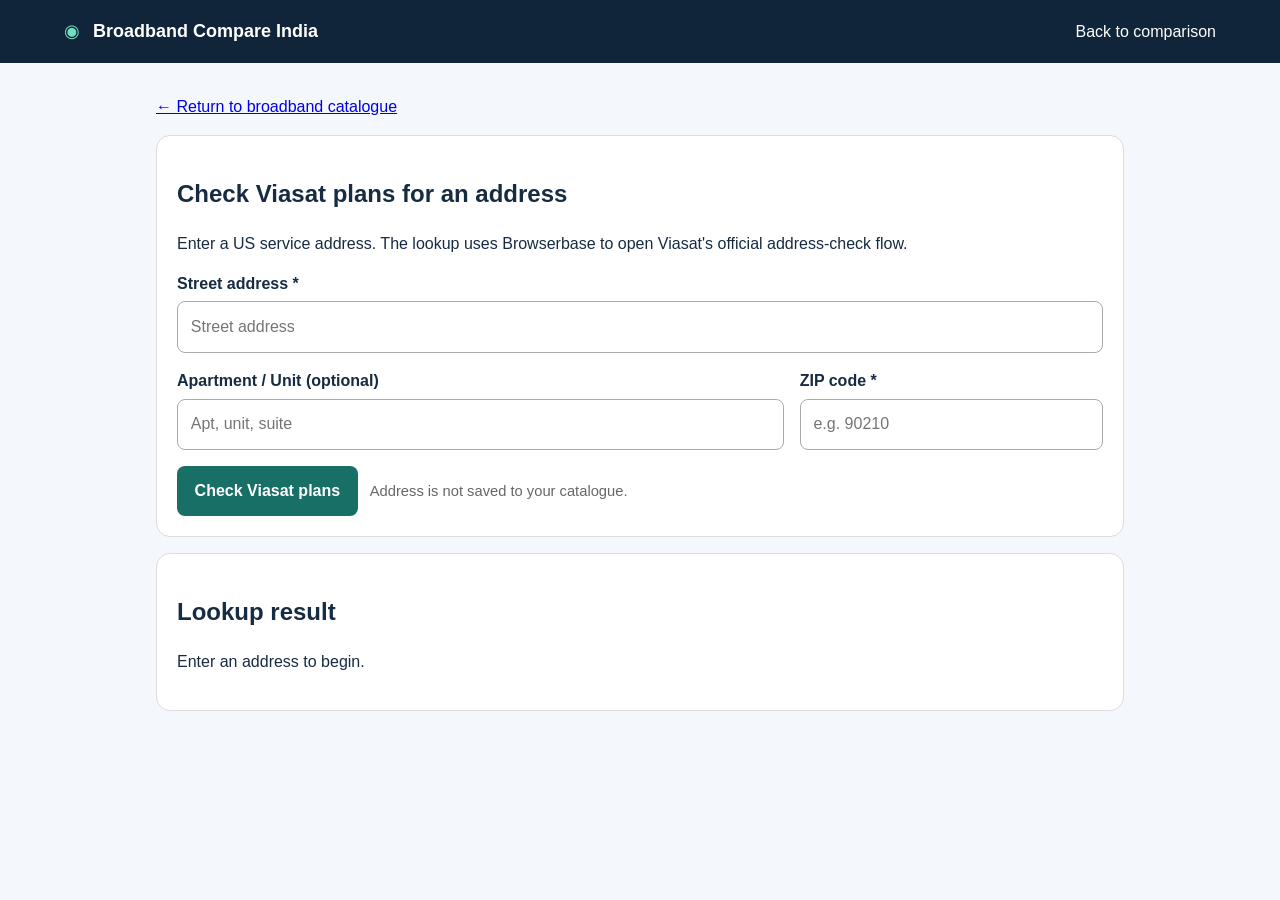
==== templates/viasat.html @ 6ad6f652 "Checkpoint: working local Playwright Viasat scraper" ====
<!doctype html><html lang="en"><head><meta charset="utf-8"><meta name="viewport" content="width=device-width,initial-scale=1"><title>{{ title }}</title><link rel="stylesheet" href="/static/style.css"><style>
.wrap{max-width:1000px;margin:2rem auto;padding:0 1rem}.panel-v{background:#fff;border:1px solid #ddd;border-radius:14px;padding:1.25rem;margin:1rem 0}.form-v{display:grid;grid-template-columns:2fr 1fr;gap:1rem}.wide{grid-column:1/-1}.form-v label{display:block;font-weight:600;margin-bottom:.35rem}.form-v input{box-sizing:border-box;width:100%;padding:.8rem;border:1px solid #aaa;border-radius:8px}.actions{display:flex;gap:.75rem;align-items:center;flex-wrap:wrap}.actions button{padding:.8rem 1.1rem;border:0;border-radius:8px;cursor:pointer}.muted-v{color:#666;font-size:.92rem}.cards{display:grid;grid-template-columns:repeat(auto-fit,minmax(240px,1fr));gap:1rem}.plan{border:1px solid #ddd;border-radius:12px;padding:1rem;overflow-wrap:anywhere}.plan h3{margin-top:0}@media(max-width:650px){.form-v{grid-template-columns:1fr}.wide{grid-column:auto}}
</style></head><body><header class="topbar"><div class="brand"><span>◉</span> Broadband Compare India</div><a href="/">Back to comparison</a></header><main class="wrap"><p><a href="/">← Return to broadband catalogue</a></p><section class="panel-v"><h1>Check Viasat plans for an address</h1><p>Enter a US service address. The lookup uses Browserbase to open Viasat's official address-check flow.</p><form id="form" class="form-v"><div class="wide"><label for="street">Street address *</label><input id="street" required minlength="4" maxlength="250" autocomplete="street-address" placeholder="Street address"></div><div><label for="unit">Apartment / Unit (optional)</label><input id="unit" maxlength="80" autocomplete="address-line2" placeholder="Apt, unit, suite"></div><div><label for="zip">ZIP code *</label><input id="zip" required pattern="[0-9]{5}(-[0-9]{4})?" maxlength="10" autocomplete="postal-code" placeholder="e.g. 90210"></div><div class="wide actions"><button id="go" type="submit">Check Viasat plans</button><span class="muted-v">Address is not saved to your catalogue.</span></div></form></section><section class="panel-v" aria-live="polite"><h2>Lookup result</h2><p id="status">Enter an address to begin.</p><p id="meta" class="muted-v"></p><div id="cards" class="cards"></div></section></main><script>
const form=document.getElementById('form'),statusBox=document.getElementById('status'),meta=document.getElementById('meta'),cards=document.getElementById('cards'),go=document.getElementById('go');
function line(card,label,value){const p=document.createElement('p'),b=document.createElement('strong');b.textContent=label+': ';p.append(b,document.createTextNode(value===null||value===undefined||value===''?'Not published':String(value)));card.append(p)}
form.addEventListener('submit',async e=>{e.preventDefault();cards.replaceChildren();meta.textContent='';statusBox.textContent='Checking address with Viasat; this can take a little time.';go.disabled=true;go.textContent='Checking...';try{const res=await fetch('/api/viasat/check',{method:'POST',headers:{'Content-Type':'application/json'},body:JSON.stringify({street_address:document.getElementById('street').value.trim(),unit:document.getElementById('unit').value.trim(),zipcode:document.getElementById('zip').value.trim()})});const d=await res.json();if(!res.ok)throw new Error(d.detail||'Lookup failed');statusBox.textContent=d.message||'Lookup completed';meta.textContent='Status: '+d.status+' · Checked: '+(d.checked_at||'unknown');for(const p of (d.plans||[])){const c=document.createElement('article');c.className='plan';const h=document.createElement('h3');h.textContent=p.plan_name;c.append(h);line(c,'Provider',p.provider);line(c,'Promotional monthly price',p.promotional_monthly_price==null?'Not published':'$'+Number(p.promotional_monthly_price).toFixed(2));line(c,'Regular monthly price',p.regular_monthly_price==null?'Not published':'$'+Number(p.regular_monthly_price).toFixed(2));line(c,'Advertised speeds',p.advertised_speeds_mbps?.length?p.advertised_speeds_mbps.join(', ')+' Mbps':'Not published');line(c,'Data allowance',p.data_allowance_gb==null?'Not published':p.data_allowance_gb+' GB');line(c,'Details',p.plan_details);const a=document.createElement('a');a.href=p.source_url||d.source_url;a.target='_blank';a.rel='noopener noreferrer';a.textContent='View source ↗';c.append(a);cards.append(c)}if(!d.plans?.length){const p=document.createElement('p');p.className='muted-v';p.textContent='No address-specific plan cards were extracted. This does not prove service is unavailable. Check the official result page or try later.';cards.append(p)}if(d.source_url){const a=document.createElement('a');a.href=d.source_url;a.target='_blank';a.rel='noopener noreferrer';a.textContent='Open Viasat result page ↗';meta.append(document.createTextNode(' · '),a)}}catch(err){statusBox.textContent=err.message}finally{go.disabled=false;go.textContent='Check Viasat plans'}});
</script></body></html>
---- static/style.css ----
:root {
    font-family: Arial, Helvetica, sans-serif;
    color: #172b42;
    background: #f4f7fb;
    font-synthesis: none;
}

* {
    box-sizing: border-box;
}

body {
    margin: 0;
    line-height: 1.5;
}

.topbar {
    display: flex;
    align-items: center;
    justify-content: space-between;
    gap: 16px;
    padding: 18px max(5%, calc((100% - 1200px) / 2));
    background: #10243a;
    color: white;
}

.brand {
    font-size: 18px;
    font-weight: 700;
}

.brand span {
    margin-right: 8px;
    color: #70dfc0;
}

.topbar a {
    color: white;
    text-decoration: none;
}

.container {
    width: min(1200px, 92%);
    margin: 0 auto;
}

.hero {
    padding: 52px 0 32px;
}

.eyebrow {
    color: #147d70;
    font-size: 12px;
    font-weight: 700;
    letter-spacing: 2px;
}

.hero h1 {
    margin: 8px 0 12px;
    font-size: clamp(32px, 5vw, 54px);
    line-height: 1.12;
}

.hero h1 span {
    color: #168b7b;
}

.hero > p:last-child {
    max-width: 600px;
    color: #627185;
}

.panel {
    padding: 22px;
    background: white;
    border: 1px solid #e2e8f0;
    border-radius: 14px;
    box-shadow: 0 4px 18px rgba(20, 40, 70, 0.04);
}

.filters {
    display: grid;
    grid-template-columns: repeat(4, minmax(0, 1fr));
    gap: 16px;
    align-items: end;
}

.field {
    display: flex;
    flex-direction: column;
    gap: 7px;
}

.field label {
    font-size: 13px;
    font-weight: 700;
}

input,
select,
button {
    font: inherit;
}

.field input,
.field select {
    width: 100%;
    min-width: 0;
    padding: 11px;
    border: 1px solid #d4dce7;
    border-radius: 8px;
    background: white;
    color: #172b42;
}

button {
    min-height: 42px;
    padding: 10px 16px;
    border: 1px solid #176f66;
    border-radius: 8px;
    background: #176f66;
    color: white;
    cursor: pointer;
    font-weight: 700;
}

button:hover {
    background: #10584f;
}

button:disabled {
    cursor: not-allowed;
    opacity: 0.55;
}

button.secondary {
    background: white;
    color: #176f66;
}

.results-section {
    margin-top: 36px;
}

.section-heading {
    display: flex;
    align-items: center;
    justify-content: space-between;
    gap: 16px;
    margin-bottom: 16px;
}

.section-heading h2 {
    margin: 0;
    font-size: 23px;
}

.muted {
    color: #69788b;
}

.small {
    font-size: 12px;
}

.status {
    color: #8b4d13;
    font-size: 14px;
}

.table-wrap {
    overflow-x: auto;
    padding: 0;
}

table {
    width: 100%;
    border-collapse: collapse;
    text-align: left;
    font-size: 14px;
}

th,
td {
    padding: 15px 12px;
    border-bottom: 1px solid #e8edf3;
    vertical-align: top;
}

th {
    background: #f7f9fc;
    color: #526278;
    font-size: 12px;
    white-space: nowrap;
}

tbody tr:hover {
    background: #f9fbfd;
}

td a {
    color: #087b70;
    font-weight: 700;
    white-space: nowrap;
}

td input[type="checkbox"] {
    width: 17px;
    height: 17px;
    accent-color: #176f66;
}

.comparison {
    margin-top: 24px;
}

.comparison-grid,
.offers-grid {
    display: grid;
    grid-template-columns: repeat(3, minmax(0, 1fr));
    gap: 16px;
}

.compare-card,
.offer-card {
    padding: 18px;
    border: 1px solid #e2e8f0;
    border-radius: 10px;
    overflow-wrap: anywhere;
}

.compare-card h3,
.offer-card h3 {
    margin-top: 0;
}

.disclaimer {
    margin: 36px 0;
    padding: 16px;
    border-left: 3px solid #168b7b;
    background: #eaf5f3;
    color: #425568;
    font-size: 13px;
}

footer {
    padding: 24px;
    background: #10243a;
    color: #d5e3f0;
    text-align: center;
    font-size: 13px;
}

@media (max-width: 900px) {
    .filters {
        grid-template-columns: repeat(2, minmax(0, 1fr));
    }

    .comparison-grid,
    .offers-grid {
        grid-template-columns: repeat(2, minmax(0, 1fr));
    }
}

@media (max-width: 560px) {
    .topbar {
        align-items: flex-start;
        flex-direction: column;
    }

    .hero {
        padding-top: 32px;
    }

    .filters {
        grid-template-columns: 1fr;
        padding: 16px;
    }

    .section-heading {
        align-items: flex-start;
        flex-direction: column;
    }

    .comparison-grid,
    .offers-grid {
        grid-template-columns: 1fr;
    }

    .panel {
        padding: 16px;
    }

    .table-wrap {
        padding: 0;
    }
}

.availability-banner {
    margin: 16px 0;
    padding: 14px 16px;
    border: 1px solid #d1d5db;
    border-radius: 10px;
    background: #f8fafc;
}

.availability-banner strong {
    display: block;
    margin-bottom: 5px;
}

.availability-banner p {
    margin: 0;
}

.availability-banner.regional-mode {
    border-color: #86b99a;
    background: #f0fdf4;
}
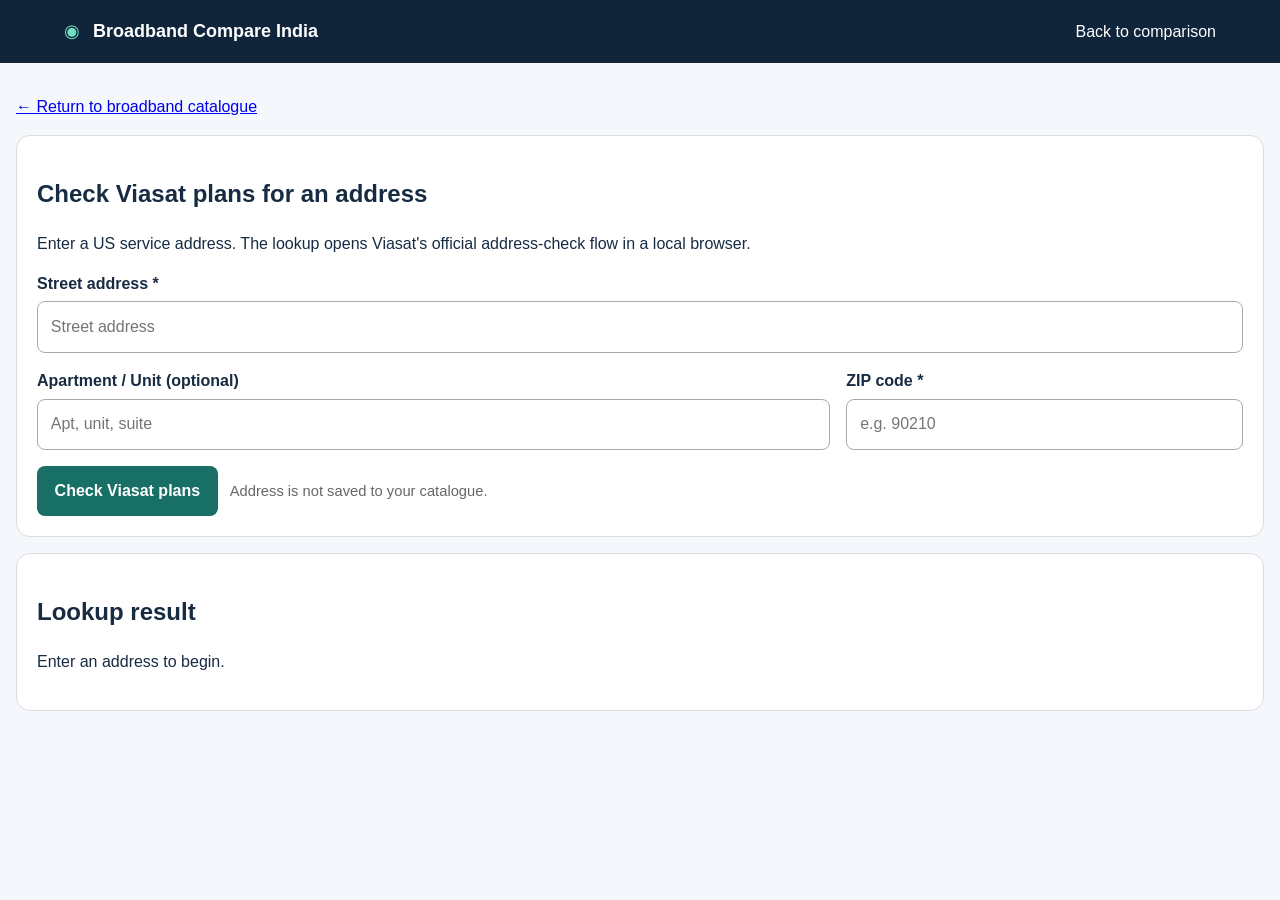
==== commit 80904747: "Fix Viasat address-based plan and label extraction" ====
--- a/templates/viasat.html
+++ b/templates/viasat.html
@@ -1,7 +1,47 @@
-<!doctype html><html lang="en"><head><meta charset="utf-8"><meta name="viewport" content="width=device-width,initial-scale=1"><title>{{ title }}</title><link rel="stylesheet" href="/static/style.css"><style>
-.wrap{max-width:1000px;margin:2rem auto;padding:0 1rem}.panel-v{background:#fff;border:1px solid #ddd;border-radius:14px;padding:1.25rem;margin:1rem 0}.form-v{display:grid;grid-template-columns:2fr 1fr;gap:1rem}.wide{grid-column:1/-1}.form-v label{display:block;font-weight:600;margin-bottom:.35rem}.form-v input{box-sizing:border-box;width:100%;padding:.8rem;border:1px solid #aaa;border-radius:8px}.actions{display:flex;gap:.75rem;align-items:center;flex-wrap:wrap}.actions button{padding:.8rem 1.1rem;border:0;border-radius:8px;cursor:pointer}.muted-v{color:#666;font-size:.92rem}.cards{display:grid;grid-template-columns:repeat(auto-fit,minmax(240px,1fr));gap:1rem}.plan{border:1px solid #ddd;border-radius:12px;padding:1rem;overflow-wrap:anywhere}.plan h3{margin-top:0}@media(max-width:650px){.form-v{grid-template-columns:1fr}.wide{grid-column:auto}}
-</style></head><body><header class="topbar"><div class="brand"><span>◉</span> Broadband Compare India</div><a href="/">Back to comparison</a></header><main class="wrap"><p><a href="/">← Return to broadband catalogue</a></p><section class="panel-v"><h1>Check Viasat plans for an address</h1><p>Enter a US service address. The lookup uses Browserbase to open Viasat's official address-check flow.</p><form id="form" class="form-v"><div class="wide"><label for="street">Street address *</label><input id="street" required minlength="4" maxlength="250" autocomplete="street-address" placeholder="Street address"></div><div><label for="unit">Apartment / Unit (optional)</label><input id="unit" maxlength="80" autocomplete="address-line2" placeholder="Apt, unit, suite"></div><div><label for="zip">ZIP code *</label><input id="zip" required pattern="[0-9]{5}(-[0-9]{4})?" maxlength="10" autocomplete="postal-code" placeholder="e.g. 90210"></div><div class="wide actions"><button id="go" type="submit">Check Viasat plans</button><span class="muted-v">Address is not saved to your catalogue.</span></div></form></section><section class="panel-v" aria-live="polite"><h2>Lookup result</h2><p id="status">Enter an address to begin.</p><p id="meta" class="muted-v"></p><div id="cards" class="cards"></div></section></main><script>
-const form=document.getElementById('form'),statusBox=document.getElementById('status'),meta=document.getElementById('meta'),cards=document.getElementById('cards'),go=document.getElementById('go');
-function line(card,label,value){const p=document.createElement('p'),b=document.createElement('strong');b.textContent=label+': ';p.append(b,document.createTextNode(value===null||value===undefined||value===''?'Not published':String(value)));card.append(p)}
-form.addEventListener('submit',async e=>{e.preventDefault();cards.replaceChildren();meta.textContent='';statusBox.textContent='Checking address with Viasat; this can take a little time.';go.disabled=true;go.textContent='Checking...';try{const res=await fetch('/api/viasat/check',{method:'POST',headers:{'Content-Type':'application/json'},body:JSON.stringify({street_address:document.getElementById('street').value.trim(),unit:document.getElementById('unit').value.trim(),zipcode:document.getElementById('zip').value.trim()})});const d=await res.json();if(!res.ok)throw new Error(d.detail||'Lookup failed');statusBox.textContent=d.message||'Lookup completed';meta.textContent='Status: '+d.status+' · Checked: '+(d.checked_at||'unknown');for(const p of (d.plans||[])){const c=document.createElement('article');c.className='plan';const h=document.createElement('h3');h.textContent=p.plan_name;c.append(h);line(c,'Provider',p.provider);line(c,'Promotional monthly price',p.promotional_monthly_price==null?'Not published':'$'+Number(p.promotional_monthly_price).toFixed(2));line(c,'Regular monthly price',p.regular_monthly_price==null?'Not published':'$'+Number(p.regular_monthly_price).toFixed(2));line(c,'Advertised speeds',p.advertised_speeds_mbps?.length?p.advertised_speeds_mbps.join(', ')+' Mbps':'Not published');line(c,'Data allowance',p.data_allowance_gb==null?'Not published':p.data_allowance_gb+' GB');line(c,'Details',p.plan_details);const a=document.createElement('a');a.href=p.source_url||d.source_url;a.target='_blank';a.rel='noopener noreferrer';a.textContent='View source ↗';c.append(a);cards.append(c)}if(!d.plans?.length){const p=document.createElement('p');p.className='muted-v';p.textContent='No address-specific plan cards were extracted. This does not prove service is unavailable. Check the official result page or try later.';cards.append(p)}if(d.source_url){const a=document.createElement('a');a.href=d.source_url;a.target='_blank';a.rel='noopener noreferrer';a.textContent='Open Viasat result page ↗';meta.append(document.createTextNode(' · '),a)}}catch(err){statusBox.textContent=err.message}finally{go.disabled=false;go.textContent='Check Viasat plans'}});
+<!doctype html>
+<html lang="en">
+<head>
+<meta charset="utf-8"><meta name="viewport" content="width=device-width,initial-scale=1">
+<title>{{ title }}</title><link rel="stylesheet" href="/static/style.css">
+<style>
+.wrap{max-width:1400px;margin:2rem auto;padding:0 1rem}.panel-v{background:#fff;border:1px solid #ddd;border-radius:14px;padding:1.25rem;margin:1rem 0}.form-v{display:grid;grid-template-columns:2fr 1fr;gap:1rem}.wide{grid-column:1/-1}.form-v label{display:block;font-weight:600;margin-bottom:.35rem}.form-v input{box-sizing:border-box;width:100%;padding:.8rem;border:1px solid #aaa;border-radius:8px}.actions{display:flex;gap:.75rem;align-items:center;flex-wrap:wrap}.actions button{padding:.8rem 1.1rem;border:0;border-radius:8px;cursor:pointer}.actions button:disabled{opacity:.6;cursor:wait}.muted-v{color:#666;font-size:.92rem}.cards{display:grid;grid-template-columns:repeat(3,minmax(0,1fr));gap:1rem}.plan{border:1px solid #ddd;border-radius:12px;padding:1rem;overflow-wrap:break-word;word-break:normal;min-width:0}.plan h3{margin-top:0}.price{font-size:1.45rem;font-weight:750;color:#132c3a}.plan .subprice{color:#555}.label-grid{display:grid;grid-template-columns:repeat(3,minmax(0,1fr));gap:1rem}.label-card{border:1px solid #cbd3da;border-radius:10px;padding:1rem;overflow-wrap:break-word;word-break:normal;min-width:0}.label-card h3{margin:.1rem 0 .8rem}.label-card h4{margin:1rem 0 .4rem;border-bottom:1px solid #bbb;padding-bottom:.3rem}.label-card dl{display:grid;grid-template-columns:minmax(0,1fr) minmax(0,55%);gap:.45rem .75rem;margin:.4rem 0}.label-card dt{color:#444;min-width:0;overflow-wrap:break-word;word-break:normal}.label-card dd{margin:0;text-align:right;font-weight:600;min-width:0;max-width:100%;overflow-wrap:anywhere;word-break:normal}.label-note{font-size:.88rem;color:#555;line-height:1.45}.section-intro{color:#555}.source-link{display:inline-block;margin-top:.75rem}@media(max-width:900px){.cards,.label-grid{grid-template-columns:repeat(2,minmax(0,1fr))}}@media(max-width:650px){.form-v,.cards,.label-grid{grid-template-columns:1fr}.wide{grid-column:auto}.label-card dl{grid-template-columns:1fr}.label-card dd{text-align:left}}
+</style>
+</head>
+<body>
+<header class="topbar"><div class="brand"><span>◉</span> Broadband Compare India</div><a href="/">Back to comparison</a></header>
+<main class="wrap"><p><a href="/">← Return to broadband catalogue</a></p>
+<section class="panel-v"><h1>Check Viasat plans for an address</h1><p>Enter a US service address. The lookup opens Viasat's official address-check flow in a local browser.</p>
+<form id="form" class="form-v"><div class="wide"><label for="street">Street address *</label><input id="street" required minlength="4" maxlength="250" autocomplete="street-address" placeholder="Street address"></div>
+<div><label for="unit">Apartment / Unit (optional)</label><input id="unit" maxlength="80" autocomplete="address-line2" placeholder="Apt, unit, suite"></div>
+<div><label for="zip">ZIP code *</label><input id="zip" required pattern="[0-9]{5}(-[0-9]{4})?" maxlength="10" autocomplete="postal-code" placeholder="e.g. 90210"></div>
+<div class="wide actions"><button id="go" type="submit">Check Viasat plans</button><span class="muted-v">Address is not saved to your catalogue.</span></div></form></section>
+<section class="panel-v" aria-live="polite"><h2>Lookup result</h2><p id="status">Enter an address to begin.</p><p id="meta" class="muted-v"></p>
+<h2 id="plans-heading" hidden>Viasat Internet Plans</h2><div id="cards" class="cards"></div>
+<section id="labels-section" hidden><h2>Broadband Consumer Labels</h2><p class="section-intro">Detailed service characteristics and fees extracted from the official labels for this address.</p><div id="labels" class="label-grid"></div></section>
+</section></main>
+<script>
+const form=document.getElementById('form'),statusBox=document.getElementById('status'),meta=document.getElementById('meta'),cards=document.getElementById('cards'),labels=document.getElementById('labels'),labelsSection=document.getElementById('labels-section'),plansHeading=document.getElementById('plans-heading'),go=document.getElementById('go');
+function line(card,label,value){const p=document.createElement('p'),b=document.createElement('strong');b.textContent=label+': ';const shown=value===null||value===undefined||value===''?'Not published':String(value);p.append(b,document.createTextNode(shown));card.append(p)}
+function addLabelRow(dl,label,value){const dt=document.createElement('dt'),dd=document.createElement('dd');dt.textContent=label;dd.textContent=value===null||value===undefined||value===''?'Not published':String(value);dl.append(dt,dd)}
+function money(value){return value===null||value===undefined||value===''?'Not published':'$'+Number(value).toFixed(2)}
+function renderPlan(p,d){const c=document.createElement('article');c.className='plan';const h=document.createElement('h3');h.textContent=p.plan_name;c.append(h);line(c,'Provider',p.provider);const price=document.createElement('p');price.className='price';const monthlyPrice =
+    p.broadband_label?.monthly_service_fee
+    ?? p.promotional_monthly_price;
+
+price.textContent = money(monthlyPrice) + '/mo';c.append(price);const afterPromo =
+    p.broadband_label?.monthly_fee_after_promo
+    ?? p.regular_monthly_price;
+
+const promoMonths =
+    p.broadband_label?.promo_period_months ?? 12;
+
+line(
+    c,
+    'Price after promotion',
+    afterPromo == null
+        ? 'Not published'
+        : `${money(afterPromo)} after ${promoMonths} months`
+);line(c,'High-speed data',p.broadband_label?.data_included|| (p.data_allowance_gb==null?'Not published':p.data_allowance_gb+' GB'));line(c,'Contract term',p.broadband_label?.contract_term);if(p.plan_details){const details=document.createElement('p');details.className='label-note';details.textContent=p.plan_details;c.append(details)}const a=document.createElement('a');a.className='source-link';a.href=p.source_url||d.source_url;a.target='_blank';a.rel='noopener noreferrer';a.textContent='View official source ↗';c.append(a);cards.append(c)}
+function renderLabel(p){const b=p.broadband_label;if(!b)return;const c=document.createElement('article');c.className='label-card';const h=document.createElement('h3');h.textContent='Viasat '+p.plan_name;c.append(h);const h4a=document.createElement('h4');h4a.textContent='Service characteristics';c.append(h4a);const dl=document.createElement('dl');addLabelRow(dl,'Monthly service fee',money(b.monthly_service_fee));addLabelRow(dl,b.monthly_fee_after_promo?'Fee after '+(b.promo_period_months||12)+' months':'Price after promotion',b.monthly_fee_after_promo?money(b.monthly_fee_after_promo):null);addLabelRow(dl,'Typical download speed',b.typical_download_mbps==null?null:b.typical_download_mbps+' Mbps');addLabelRow(dl,'Typical upload speed',b.typical_upload_mbps==null?null:b.typical_upload_mbps+' Mbps');addLabelRow(dl,'Typical latency',b.typical_latency_ms==null?null:b.typical_latency_ms+' ms');addLabelRow(dl,'Data included',b.data_included);addLabelRow(dl,'Contract term',b.contract_term);c.append(dl);const h4b=document.createElement('h4');h4b.textContent='Additional charges and terms';c.append(h4b);const fees=document.createElement('dl');addLabelRow(fees,'Government taxes',b.government_taxes);addLabelRow(fees,'Administrative cost recovery fee',b.administrative_cost_recovery_fee==null?null:'$'+b.administrative_cost_recovery_fee);addLabelRow(fees,'Monthly equipment lease',b.monthly_equipment_lease_fee);addLabelRow(fees,'Installation fee',b.installation_fee);addLabelRow(fees,'Additional data charges',b.additional_data_charges);c.append(fees);if(b.full_label_text){const details=document.createElement('details');const summary=document.createElement('summary');summary.textContent='Show full extracted label text';const text=document.createElement('p');text.className='label-note';text.textContent=b.full_label_text;details.append(summary,text);c.append(details)}const a=document.createElement('a');a.className='source-link';a.href=b.source_url||p.source_url;a.target='_blank';a.rel='noopener noreferrer';a.textContent='View official label source ↗';c.append(a);labels.append(c)}
+form.addEventListener('submit',async e=>{e.preventDefault();cards.replaceChildren();labels.replaceChildren();labelsSection.hidden=true;plansHeading.hidden=true;meta.textContent='';statusBox.textContent='Checking address with Viasat; this can take a little time.';go.disabled=true;go.textContent='Checking...';try{const res=await fetch('/api/viasat/check',{method:'POST',headers:{'Content-Type':'application/json'},body:JSON.stringify({street_address:document.getElementById('street').value.trim(),unit:document.getElementById('unit').value.trim(),zipcode:document.getElementById('zip').value.trim()})});const d=await res.json();if(!res.ok)throw new Error(d.detail||'Lookup failed');statusBox.textContent=d.message||'Lookup completed';meta.textContent='Status: '+d.status+' · Checked: '+(d.checked_at||'unknown');if(d.plans?.length){plansHeading.hidden=false;d.plans.forEach(p=>renderPlan(p,d));d.plans.forEach(renderLabel);labelsSection.hidden=labels.children.length===0}else{const p=document.createElement('p');p.className='muted-v';p.textContent='No address-specific plan cards were extracted. This does not prove service is unavailable. Check the official result page or try later.';cards.append(p)}if(d.source_url){const a=document.createElement('a');a.href=d.source_url;a.target='_blank';a.rel='noopener noreferrer';a.textContent='Open Viasat result page ↗';meta.append(document.createTextNode(' · '),a)}}catch(err){statusBox.textContent=err.message}finally{go.disabled=false;go.textContent='Check Viasat plans'}});
 </script></body></html>
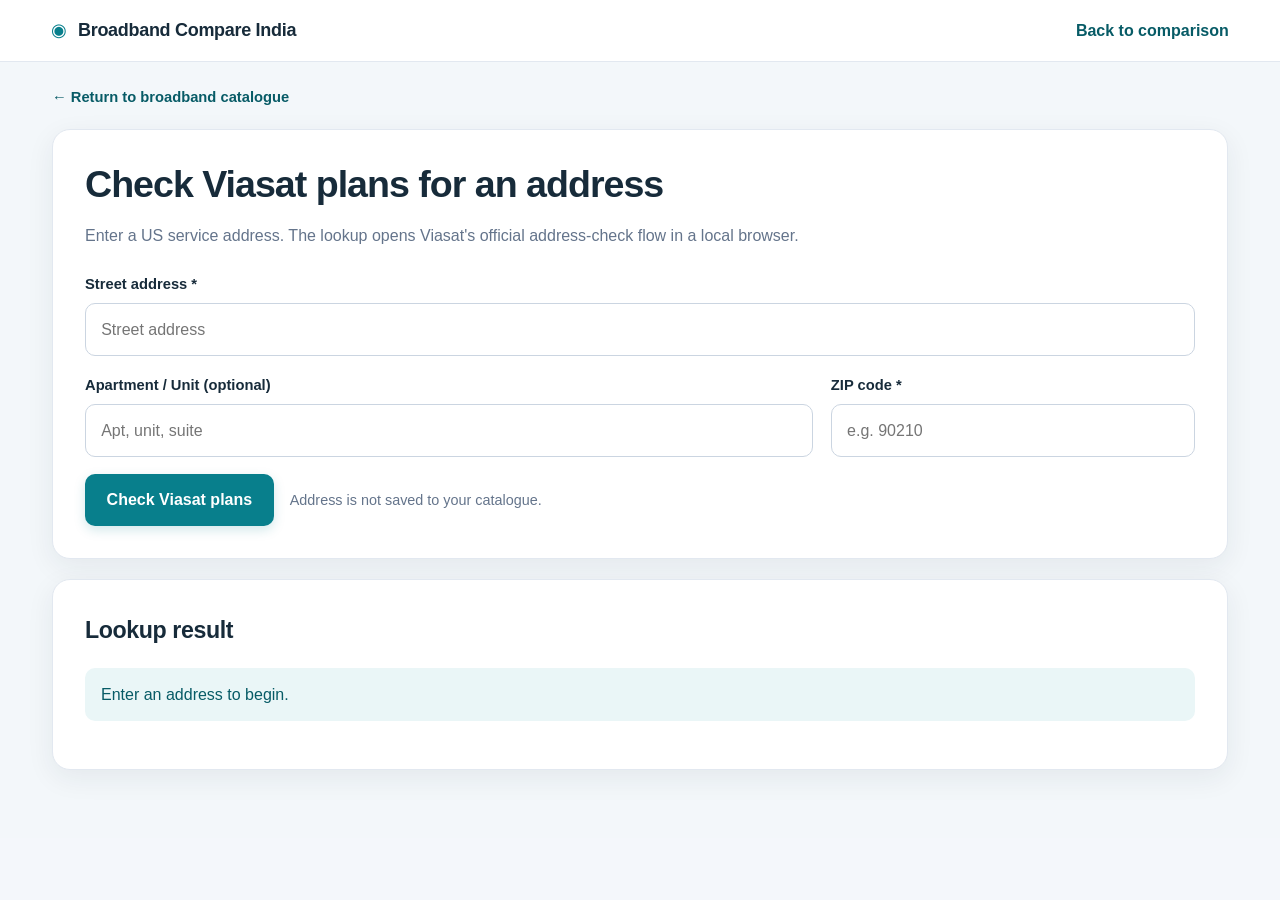
==== commit d73e083a: "updated ui little" ====
--- a/templates/viasat.html
+++ b/templates/viasat.html
@@ -4,7 +4,509 @@
 <meta charset="utf-8"><meta name="viewport" content="width=device-width,initial-scale=1">
 <title>{{ title }}</title><link rel="stylesheet" href="/static/style.css">
 <style>
-.wrap{max-width:1400px;margin:2rem auto;padding:0 1rem}.panel-v{background:#fff;border:1px solid #ddd;border-radius:14px;padding:1.25rem;margin:1rem 0}.form-v{display:grid;grid-template-columns:2fr 1fr;gap:1rem}.wide{grid-column:1/-1}.form-v label{display:block;font-weight:600;margin-bottom:.35rem}.form-v input{box-sizing:border-box;width:100%;padding:.8rem;border:1px solid #aaa;border-radius:8px}.actions{display:flex;gap:.75rem;align-items:center;flex-wrap:wrap}.actions button{padding:.8rem 1.1rem;border:0;border-radius:8px;cursor:pointer}.actions button:disabled{opacity:.6;cursor:wait}.muted-v{color:#666;font-size:.92rem}.cards{display:grid;grid-template-columns:repeat(3,minmax(0,1fr));gap:1rem}.plan{border:1px solid #ddd;border-radius:12px;padding:1rem;overflow-wrap:break-word;word-break:normal;min-width:0}.plan h3{margin-top:0}.price{font-size:1.45rem;font-weight:750;color:#132c3a}.plan .subprice{color:#555}.label-grid{display:grid;grid-template-columns:repeat(3,minmax(0,1fr));gap:1rem}.label-card{border:1px solid #cbd3da;border-radius:10px;padding:1rem;overflow-wrap:break-word;word-break:normal;min-width:0}.label-card h3{margin:.1rem 0 .8rem}.label-card h4{margin:1rem 0 .4rem;border-bottom:1px solid #bbb;padding-bottom:.3rem}.label-card dl{display:grid;grid-template-columns:minmax(0,1fr) minmax(0,55%);gap:.45rem .75rem;margin:.4rem 0}.label-card dt{color:#444;min-width:0;overflow-wrap:break-word;word-break:normal}.label-card dd{margin:0;text-align:right;font-weight:600;min-width:0;max-width:100%;overflow-wrap:anywhere;word-break:normal}.label-note{font-size:.88rem;color:#555;line-height:1.45}.section-intro{color:#555}.source-link{display:inline-block;margin-top:.75rem}@media(max-width:900px){.cards,.label-grid{grid-template-columns:repeat(2,minmax(0,1fr))}}@media(max-width:650px){.form-v,.cards,.label-grid{grid-template-columns:1fr}.wide{grid-column:auto}.label-card dl{grid-template-columns:1fr}.label-card dd{text-align:left}}
+
+:root {
+  --brand: #087f8c;
+  --brand-dark: #075b66;
+  --ink: #172b3a;
+  --muted: #64748b;
+  --line: #e2e8f0;
+  --surface: #ffffff;
+  --page: #f3f7fa;
+  --soft: #eaf6f7;
+  --radius: 18px;
+  --shadow: 0 8px 28px rgba(23, 43, 58, .07);
+}
+
+* {
+  box-sizing: border-box;
+}
+
+body {
+  margin: 0;
+  background: var(--page);
+  color: var(--ink);
+  font-family: Inter, "Segoe UI", Arial, sans-serif;
+  line-height: 1.6;
+}
+
+.topbar {
+  display: flex;
+  align-items: center;
+  justify-content: space-between;
+  gap: 1rem;
+  padding: 1rem clamp(1rem, 4vw, 3.5rem);
+  background: #fff;
+  border-bottom: 1px solid var(--line);
+}
+
+.brand {
+  color: var(--ink);
+  font-weight: 800;
+  letter-spacing: -.3px;
+}
+
+.brand span {
+  color: var(--brand);
+  margin-right: .4rem;
+}
+
+.topbar a,
+main a {
+  color: var(--brand-dark);
+  font-weight: 650;
+  text-decoration: none;
+}
+
+.topbar a:hover,
+main a:hover {
+  text-decoration: underline;
+}
+
+.wrap {
+  width: min(1240px, 100%);
+  margin: 0 auto;
+  padding: 1.5rem clamp(1rem, 3vw, 2rem) 3rem;
+}
+
+.wrap > p:first-child {
+  margin: 0 0 1.2rem;
+  font-size: .92rem;
+}
+
+.panel-v {
+  margin: 1.25rem 0;
+  padding: clamp(1.2rem, 3vw, 2rem);
+  background: var(--surface);
+  border: 1px solid var(--line);
+  border-radius: var(--radius);
+  box-shadow: var(--shadow);
+}
+
+.panel-v h1 {
+  margin: 0 0 .5rem;
+  font-size: clamp(1.65rem, 3vw, 2.35rem);
+  line-height: 1.2;
+  letter-spacing: -1px;
+}
+
+.panel-v h2 {
+  margin-top: 0;
+  font-size: 1.45rem;
+  letter-spacing: -.4px;
+}
+
+.panel-v > p {
+  color: var(--muted);
+}
+
+.form-v {
+  display: grid;
+  grid-template-columns: 2fr 1fr;
+  gap: 1.1rem;
+  margin-top: 1.5rem;
+}
+
+.wide {
+  grid-column: 1 / -1;
+}
+
+.form-v label {
+  display: block;
+  margin-bottom: .4rem;
+  color: var(--ink);
+  font-size: .92rem;
+  font-weight: 700;
+}
+
+.form-v input {
+  width: 100%;
+  min-height: 48px;
+  padding: .8rem .95rem;
+  border: 1px solid #cbd5e1;
+  border-radius: 10px;
+  background: #fff;
+  color: var(--ink);
+  font: inherit;
+  transition: border-color .2s, box-shadow .2s;
+}
+
+.form-v input:focus {
+  outline: none;
+  border-color: var(--brand);
+  box-shadow: 0 0 0 3px rgba(8, 127, 140, .13);
+}
+
+.actions {
+  display: flex;
+  align-items: center;
+  flex-wrap: wrap;
+  gap: 1rem;
+}
+
+.actions button {
+  min-height: 48px;
+  padding: .8rem 1.35rem;
+  border: 0;
+  border-radius: 10px;
+  background: var(--brand);
+  color: #fff;
+  font: inherit;
+  font-weight: 750;
+  cursor: pointer;
+  box-shadow: 0 4px 12px rgba(8, 127, 140, .18);
+  transition: background .2s, transform .2s;
+}
+
+.actions button:hover:not(:disabled) {
+  background: var(--brand-dark);
+  transform: translateY(-1px);
+}
+
+.actions button:disabled {
+  opacity: .65;
+  cursor: wait;
+}
+
+.muted-v {
+  color: var(--muted);
+  font-size: .9rem;
+}
+
+#status {
+  padding: .85rem 1rem;
+  border-radius: 10px;
+  background: var(--soft);
+  color: var(--brand-dark);
+  overflow-wrap: anywhere;
+}
+
+#meta {
+  overflow-wrap: anywhere;
+  font-size: .85rem;
+}
+
+.cards {
+  display: grid;
+  grid-template-columns: repeat(3, minmax(0, 1fr));
+  gap: 1.25rem;
+  align-items: stretch;
+}
+
+.plan {
+  min-width: 0;
+  padding: 1.4rem;
+  background: #fff;
+  border: 1px solid var(--line);
+  border-radius: 16px;
+  overflow-wrap: anywhere;
+  box-shadow: 0 4px 16px rgba(23, 43, 58, .045);
+  transition: transform .2s, box-shadow .2s, border-color .2s;
+}
+
+.plan:hover {
+  transform: translateY(-3px);
+  border-color: #a9d8dc;
+  box-shadow: var(--shadow);
+}
+
+.plan h3 {
+  margin: 0 0 .85rem;
+  font-size: 1.35rem;
+  letter-spacing: -.4px;
+}
+
+.plan p {
+  margin: .65rem 0;
+  font-size: .94rem;
+}
+
+.plan p strong {
+  color: var(--ink);
+}
+
+.price {
+  margin: .5rem 0 1rem !important;
+  color: var(--brand-dark);
+  font-size: 2rem !important;
+  font-weight: 850;
+  letter-spacing: -1px;
+}
+
+.subprice {
+  color: var(--muted);
+}
+
+.label-grid {
+  display: grid;
+  grid-template-columns: repeat(3, minmax(0, 1fr));
+  gap: 1.25rem;
+  align-items: start;
+}
+
+.label-card {
+  min-width: 0;
+  padding: 1.35rem;
+  background: #fff;
+  border: 1px solid var(--line);
+  border-radius: 16px;
+  overflow-wrap: anywhere;
+  box-shadow: 0 4px 16px rgba(23, 43, 58, .04);
+}
+
+.label-card h3 {
+  margin: 0 0 1rem;
+  font-size: 1.2rem;
+  letter-spacing: -.3px;
+}
+
+.label-card h4 {
+  margin: 1.3rem 0 .65rem;
+  padding-bottom: .55rem;
+  border-bottom: 1px solid var(--line);
+  color: var(--brand-dark);
+  font-size: .98rem;
+}
+
+.label-card dl {
+  display: grid;
+  grid-template-columns: minmax(0, 1fr) minmax(0, 1fr);
+  gap: .7rem 1rem;
+  margin: .7rem 0;
+}
+
+.label-card dt {
+  color: var(--muted);
+  font-size: .88rem;
+}
+
+.label-card dd {
+  margin: 0;
+  text-align: right;
+  font-size: .9rem;
+  font-weight: 700;
+  overflow-wrap: anywhere;
+}
+
+.label-card details {
+  margin-top: 1rem;
+  padding: .85rem;
+  border-radius: 10px;
+  background: #f5f8fa;
+}
+
+.label-card summary {
+  color: var(--brand-dark);
+  font-weight: 700;
+  cursor: pointer;
+}
+
+.label-note {
+  color: var(--muted);
+  font-size: .85rem;
+  line-height: 1.6;
+  overflow-wrap: anywhere;
+}
+
+.source-link {
+  display: inline-flex;
+  align-items: center;
+  gap: .35rem;
+  margin-top: 1rem;
+  font-size: .9rem;
+  font-weight: 750;
+}
+
+@media (max-width: 950px) {
+  .cards,
+  .label-grid {
+    grid-template-columns: repeat(2, minmax(0, 1fr));
+  }
+}
+
+@media (max-width: 640px) {
+  .topbar {
+    align-items: flex-start;
+    flex-direction: column;
+  }
+
+  .wrap {
+    padding: 1rem .85rem 2rem;
+  }
+
+  .panel-v {
+    padding: 1.1rem;
+    border-radius: 14px;
+  }
+
+  .form-v,
+  .cards,
+  .label-grid {
+    grid-template-columns: minmax(0, 1fr);
+  }
+
+  .wide {
+    grid-column: auto;
+  }
+
+  .actions {
+    align-items: stretch;
+    flex-direction: column;
+  }
+
+  .actions button {
+    width: 100%;
+  }
+
+  .label-card dl {
+    grid-template-columns: minmax(0, 1fr) minmax(0, 1fr);
+    gap: .65rem;
+  }
+}
+
+@media (prefers-reduced-motion: reduce) {
+  *,
+  *::before,
+  *::after {
+    scroll-behavior: auto !important;
+    transition: none !important;
+    animation: none !important;
+  }
+}
+
+
+.plan-highlights {
+  display: grid;
+  grid-template-columns: repeat(2, minmax(0, 1fr));
+  gap: .75rem;
+  margin: 1rem 0 1.25rem;
+}
+
+.highlight-item {
+  display: flex;
+  flex-direction: column;
+  gap: .2rem;
+  min-width: 0;
+  padding: .85rem;
+  border: 1px solid #d7ecee;
+  border-radius: 12px;
+  background: #eff9fa;
+  overflow-wrap: anywhere;
+}
+
+.highlight-item strong {
+  color: #075b66;
+  font-size: 1.05rem;
+}
+
+.highlight-item span {
+  color: #64748b;
+  font-size: .78rem;
+}
+
+
+.label-card details {
+  margin: .75rem 0;
+  border: 1px solid var(--line);
+  border-radius: 10px;
+  background: var(--surface);
+  overflow: hidden;
+}
+
+.label-card summary {
+  padding: .85rem 1rem;
+  color: var(--brand-dark);
+  font-weight: 700;
+  cursor: pointer;
+  list-style-position: inside;
+}
+
+.label-card summary:hover {
+  background: var(--soft);
+}
+
+.label-card details > dl,
+.label-card details > p {
+  margin: 0;
+  padding: .75rem 1rem 1rem;
+}
+
+.label-card details > p {
+  overflow-wrap: anywhere;
+  white-space: pre-wrap;
+}
+
+.comparison-scroll {
+  width: 100%;
+  overflow-x: auto;
+}
+
+#comparisonTable {
+  width: 100%;
+  min-width: 650px;
+  border-collapse: collapse;
+}
+
+#comparisonTable th,
+#comparisonTable td {
+  padding: .9rem;
+  border-bottom: 1px solid var(--line);
+  text-align: left;
+  vertical-align: top;
+}
+
+#comparisonTable th {
+  background: var(--soft);
+  color: var(--brand-dark);
+}
+
+#comparisonTable tbody tr:hover {
+  background: var(--surface);
+}
+
+#comparisonTable td {
+  overflow-wrap: anywhere;
+}
+
+#comparisonTable td:last-child {
+  min-width: 180px;
+  max-width: 320px;
+  line-height: 1.5;
+}
+
+.loading-indicator {
+  display: flex;
+  align-items: center;
+  gap: .75rem;
+  margin: 1rem 0;
+  padding: 1rem;
+  border: 1px solid var(--line);
+  border-radius: 12px;
+  background: var(--surface);
+  color: var(--brand-dark);
+}
+
+.loading-indicator[hidden] {
+  display: none;
+}
+
+.loading-spinner {
+  width: 22px;
+  height: 22px;
+  flex-shrink: 0;
+  border: 3px solid var(--line);
+  border-top-color: var(--brand);
+  border-radius: 50%;
+  animation: viasat-spin .8s linear infinite;
+}
+
+@keyframes viasat-spin {
+  to {
+    transform: rotate(360deg);
+  }
+}
+
+
 </style>
 </head>
 <body>
@@ -15,8 +517,36 @@
 <div><label for="unit">Apartment / Unit (optional)</label><input id="unit" maxlength="80" autocomplete="address-line2" placeholder="Apt, unit, suite"></div>
 <div><label for="zip">ZIP code *</label><input id="zip" required pattern="[0-9]{5}(-[0-9]{4})?" maxlength="10" autocomplete="postal-code" placeholder="e.g. 90210"></div>
 <div class="wide actions"><button id="go" type="submit">Check Viasat plans</button><span class="muted-v">Address is not saved to your catalogue.</span></div></form></section>
-<section class="panel-v" aria-live="polite"><h2>Lookup result</h2><p id="status">Enter an address to begin.</p><p id="meta" class="muted-v"></p>
-<h2 id="plans-heading" hidden>Viasat Internet Plans</h2><div id="cards" class="cards"></div>
+
+<section class="panel-v" aria-live="polite">
+<h2>Lookup result</h2>
+<p id="status" role="status" aria-live="polite">Enter an address to begin.</p>
+<div id="loadingIndicator" class="loading-indicator" hidden>
+  <span class="loading-spinner"></span>
+  <span>Checking address and retrieving available Viasat plans...</span>
+</div>
+<p id="meta" class="muted-v"></p>
+
+<h2 id="plans-heading" hidden>Viasat Internet Plans</h2>
+<section class="panel-v" id="comparisonSection" hidden>
+  <h2>Compare Viasat plans</h2>
+  <div class="comparison-scroll">
+    <table id="comparisonTable">
+      <thead>
+        <tr>
+          <th>Plan</th>
+          <th>Monthly price</th>
+          <th>Download speed</th>
+          <th>Data allowance</th>
+          <th>Contract</th>
+          <th>Plan details</th>
+        </tr>
+      </thead>
+      <tbody></tbody>
+    </table>
+  </div>
+</section>
+<div id="cards" class="cards"></div>
 <section id="labels-section" hidden><h2>Broadband Consumer Labels</h2><p class="section-intro">Detailed service characteristics and fees extracted from the official labels for this address.</p><div id="labels" class="label-grid"></div></section>
 </section></main>
 <script>
@@ -28,7 +558,40 @@
     p.broadband_label?.monthly_service_fee
     ?? p.promotional_monthly_price;
 
-price.textContent = money(monthlyPrice) + '/mo';c.append(price);const afterPromo =
+price.textContent = money(monthlyPrice) + '/mo';c.append(price);
+const highlights = document.createElement('div');
+highlights.className = 'plan-highlights';
+
+const speed = document.createElement('div');
+speed.className = 'highlight-item';
+
+const speedValue = document.createElement('strong');
+const advertised = p.advertised_speeds_mbps || [];
+speedValue.textContent = advertised.length
+  ? advertised[0] + ' Mbps'
+  : 'Not published';
+
+const speedLabel = document.createElement('span');
+speedLabel.textContent = 'Advertised speed';
+speed.append(speedValue, speedLabel);
+
+const data = document.createElement('div');
+data.className = 'highlight-item';
+
+const dataValue = document.createElement('strong');
+dataValue.textContent =
+  p.broadband_label?.data_included ||
+  (p.data_allowance_gb != null
+    ? p.data_allowance_gb + ' GB'
+    : 'Not published');
+
+const dataLabel = document.createElement('span');
+dataLabel.textContent = 'Data allowance';
+data.append(dataValue, dataLabel);
+
+highlights.append(speed, data);
+c.append(highlights);
+const afterPromo =
     p.broadband_label?.monthly_fee_after_promo
     ?? p.regular_monthly_price;
 
@@ -42,6 +605,177 @@
         ? 'Not published'
         : `${money(afterPromo)} after ${promoMonths} months`
 );line(c,'High-speed data',p.broadband_label?.data_included|| (p.data_allowance_gb==null?'Not published':p.data_allowance_gb+' GB'));line(c,'Contract term',p.broadband_label?.contract_term);if(p.plan_details){const details=document.createElement('p');details.className='label-note';details.textContent=p.plan_details;c.append(details)}const a=document.createElement('a');a.className='source-link';a.href=p.source_url||d.source_url;a.target='_blank';a.rel='noopener noreferrer';a.textContent='View official source ↗';c.append(a);cards.append(c)}
-function renderLabel(p){const b=p.broadband_label;if(!b)return;const c=document.createElement('article');c.className='label-card';const h=document.createElement('h3');h.textContent='Viasat '+p.plan_name;c.append(h);const h4a=document.createElement('h4');h4a.textContent='Service characteristics';c.append(h4a);const dl=document.createElement('dl');addLabelRow(dl,'Monthly service fee',money(b.monthly_service_fee));addLabelRow(dl,b.monthly_fee_after_promo?'Fee after '+(b.promo_period_months||12)+' months':'Price after promotion',b.monthly_fee_after_promo?money(b.monthly_fee_after_promo):null);addLabelRow(dl,'Typical download speed',b.typical_download_mbps==null?null:b.typical_download_mbps+' Mbps');addLabelRow(dl,'Typical upload speed',b.typical_upload_mbps==null?null:b.typical_upload_mbps+' Mbps');addLabelRow(dl,'Typical latency',b.typical_latency_ms==null?null:b.typical_latency_ms+' ms');addLabelRow(dl,'Data included',b.data_included);addLabelRow(dl,'Contract term',b.contract_term);c.append(dl);const h4b=document.createElement('h4');h4b.textContent='Additional charges and terms';c.append(h4b);const fees=document.createElement('dl');addLabelRow(fees,'Government taxes',b.government_taxes);addLabelRow(fees,'Administrative cost recovery fee',b.administrative_cost_recovery_fee==null?null:'$'+b.administrative_cost_recovery_fee);addLabelRow(fees,'Monthly equipment lease',b.monthly_equipment_lease_fee);addLabelRow(fees,'Installation fee',b.installation_fee);addLabelRow(fees,'Additional data charges',b.additional_data_charges);c.append(fees);if(b.full_label_text){const details=document.createElement('details');const summary=document.createElement('summary');summary.textContent='Show full extracted label text';const text=document.createElement('p');text.className='label-note';text.textContent=b.full_label_text;details.append(summary,text);c.append(details)}const a=document.createElement('a');a.className='source-link';a.href=b.source_url||p.source_url;a.target='_blank';a.rel='noopener noreferrer';a.textContent='View official label source ↗';c.append(a);labels.append(c)}
-form.addEventListener('submit',async e=>{e.preventDefault();cards.replaceChildren();labels.replaceChildren();labelsSection.hidden=true;plansHeading.hidden=true;meta.textContent='';statusBox.textContent='Checking address with Viasat; this can take a little time.';go.disabled=true;go.textContent='Checking...';try{const res=await fetch('/api/viasat/check',{method:'POST',headers:{'Content-Type':'application/json'},body:JSON.stringify({street_address:document.getElementById('street').value.trim(),unit:document.getElementById('unit').value.trim(),zipcode:document.getElementById('zip').value.trim()})});const d=await res.json();if(!res.ok)throw new Error(d.detail||'Lookup failed');statusBox.textContent=d.message||'Lookup completed';meta.textContent='Status: '+d.status+' · Checked: '+(d.checked_at||'unknown');if(d.plans?.length){plansHeading.hidden=false;d.plans.forEach(p=>renderPlan(p,d));d.plans.forEach(renderLabel);labelsSection.hidden=labels.children.length===0}else{const p=document.createElement('p');p.className='muted-v';p.textContent='No address-specific plan cards were extracted. This does not prove service is unavailable. Check the official result page or try later.';cards.append(p)}if(d.source_url){const a=document.createElement('a');a.href=d.source_url;a.target='_blank';a.rel='noopener noreferrer';a.textContent='Open Viasat result page ↗';meta.append(document.createTextNode(' · '),a)}}catch(err){statusBox.textContent=err.message}finally{go.disabled=false;go.textContent='Check Viasat plans'}});
+
+
+function renderComparison(plans) {
+  const section = document.getElementById('comparisonSection');
+  const tbody = document.querySelector('#comparisonTable tbody');
+
+  tbody.replaceChildren();
+
+  plans.forEach(p => {
+    const row = document.createElement('tr');
+
+    const price =
+      p.broadband_label?.monthly_service_fee ??
+      p.promotional_monthly_price;
+
+    const speeds = p.advertised_speeds_mbps || [];
+
+    const speed = speeds.length
+      ? speeds[0] + ' Mbps'
+      : p.broadband_label?.typical_download_mbps != null
+        ? p.broadband_label.typical_download_mbps + ' Mbps'
+        : 'Not published';
+
+    const data =
+      p.broadband_label?.data_included ||
+      (p.data_allowance_gb != null
+        ? p.data_allowance_gb + ' GB'
+        : 'Not published');
+
+    const contract =
+      p.broadband_label?.contract_term || 'Not published';
+
+    [
+  p.plan_name || 'Unnamed plan',
+  price == null ? 'Not published' : money(price) + '/mo',
+  speed,
+  data,
+  contract,
+  p.plan_details || 'See plan details below'
+].forEach(value => {
+      const cell = document.createElement('td');
+      cell.textContent = value;
+      row.append(cell);
+    });
+
+    tbody.append(row);
+  });
+
+  section.hidden = plans.length === 0;
+}
+
+function renderLabel(p) {
+  const b = p.broadband_label;
+  if (!b) return;
+
+  const c = document.createElement('article');
+  c.className = 'label-card';
+
+  const h = document.createElement('h3');
+  h.textContent = 'Viasat ' + p.plan_name;
+  c.append(h);
+
+  // Collapsible service characteristics
+  const serviceDetails = document.createElement('details');
+  serviceDetails.open = true;
+
+  const serviceSummary = document.createElement('summary');
+  serviceSummary.textContent = 'Service characteristics';
+
+  const dl = document.createElement('dl');
+
+  addLabelRow(dl, 'Monthly service fee', money(b.monthly_service_fee));
+
+  addLabelRow(
+    dl,
+    b.monthly_fee_after_promo
+      ? 'Fee after ' + (b.promo_period_months || 12) + ' months'
+      : 'Price after promotion',
+    b.monthly_fee_after_promo
+      ? money(b.monthly_fee_after_promo)
+      : null
+  );
+
+  addLabelRow(
+    dl,
+    'Typical download speed',
+    b.typical_download_mbps == null
+      ? null
+      : b.typical_download_mbps + ' Mbps'
+  );
+
+  addLabelRow(
+    dl,
+    'Typical upload speed',
+    b.typical_upload_mbps == null
+      ? null
+      : b.typical_upload_mbps + ' Mbps'
+  );
+
+  addLabelRow(
+    dl,
+    'Typical latency',
+    b.typical_latency_ms == null
+      ? null
+      : b.typical_latency_ms + ' ms'
+  );
+
+  addLabelRow(dl, 'Data included', b.data_included);
+  addLabelRow(dl, 'Contract term', b.contract_term);
+
+  serviceDetails.append(serviceSummary, dl);
+  c.append(serviceDetails);
+
+  // Collapsible additional charges and terms
+  const feeDetails = document.createElement('details');
+
+  const feeSummary = document.createElement('summary');
+  feeSummary.textContent = 'Additional charges and terms';
+
+  const fees = document.createElement('dl');
+
+  addLabelRow(fees, 'Government taxes', b.government_taxes);
+
+  addLabelRow(
+    fees,
+    'Administrative cost recovery fee',
+    b.administrative_cost_recovery_fee == null
+      ? null
+      : '$' + b.administrative_cost_recovery_fee
+  );
+
+  addLabelRow(
+    fees,
+    'Monthly equipment lease',
+    b.monthly_equipment_lease_fee
+  );
+
+  addLabelRow(fees, 'Lifetime lease fee', b.lifetime_lease_fee);
+  addLabelRow(fees, 'Early termination fee', b.early_termination_fee);
+  addLabelRow(fees, 'Installation fee', b.installation_fee);
+  addLabelRow(fees, 'Additional data charges', b.additional_data_charges);
+
+  feeDetails.append(feeSummary, fees);
+  c.append(feeDetails);
+
+  // Full extracted label text
+  if (b.full_label_text) {
+    const fullDetails = document.createElement('details');
+
+    const summary = document.createElement('summary');
+    summary.textContent = 'Show full extracted label text';
+
+    const text = document.createElement('p');
+    text.className = 'label-note';
+    text.textContent = b.full_label_text;
+
+    fullDetails.append(summary, text);
+    c.append(fullDetails);
+  }
+
+  // Official source link
+  const a = document.createElement('a');
+  a.className = 'source-link';
+  a.href = b.source_url || p.source_url;
+  a.target = '_blank';
+  a.rel = 'noopener noreferrer';
+  a.textContent = 'View official label source ↗';
+
+  c.append(a);
+  labels.append(c);
+}
+
+form.addEventListener('submit',async e=>{e.preventDefault();if(go.disabled)return;const loadingIndicator=document.getElementById('loadingIndicator');loadingIndicator.hidden=false;cards.replaceChildren();labels.replaceChildren();document.getElementById('comparisonSection').hidden=true;labelsSection.hidden=true;plansHeading.hidden=true;meta.textContent='';statusBox.textContent='Checking address with Viasat; this can take a little time.';go.disabled=true;go.textContent='Checking...';try{const res=await fetch('/api/viasat/check',{method:'POST',headers:{'Content-Type':'application/json'},body:JSON.stringify({street_address:document.getElementById('street').value.trim(),unit:document.getElementById('unit').value.trim(),zipcode:document.getElementById('zip').value.trim()})});const d=await res.json();if(!res.ok)throw new Error(d.detail||'Lookup failed');statusBox.textContent=d.message||'Lookup completed';meta.textContent='Status: '+d.status+' · Checked: '+(d.checked_at||'unknown');if(d.plans?.length){plansHeading.hidden=false;renderComparison(d.plans);d.plans.forEach(p=>renderPlan(p,d));d.plans.forEach(renderLabel);labelsSection.hidden=labels.children.length===0}else{const p=document.createElement('p');p.className='muted-v';p.textContent='No address-specific plan cards were extracted. This does not prove service is unavailable. Check the official result page or try later.';cards.append(p)}if(d.source_url){const a=document.createElement('a');a.href=d.source_url;a.target='_blank';a.rel='noopener noreferrer';a.textContent='Open Viasat result page ↗';meta.append(document.createTextNode(' · '),a)}}catch(err){statusBox.textContent=err.message}finally{go.disabled=false;go.textContent='Check Viasat plans';loadingIndicator.hidden=true}});
 </script></body></html>
